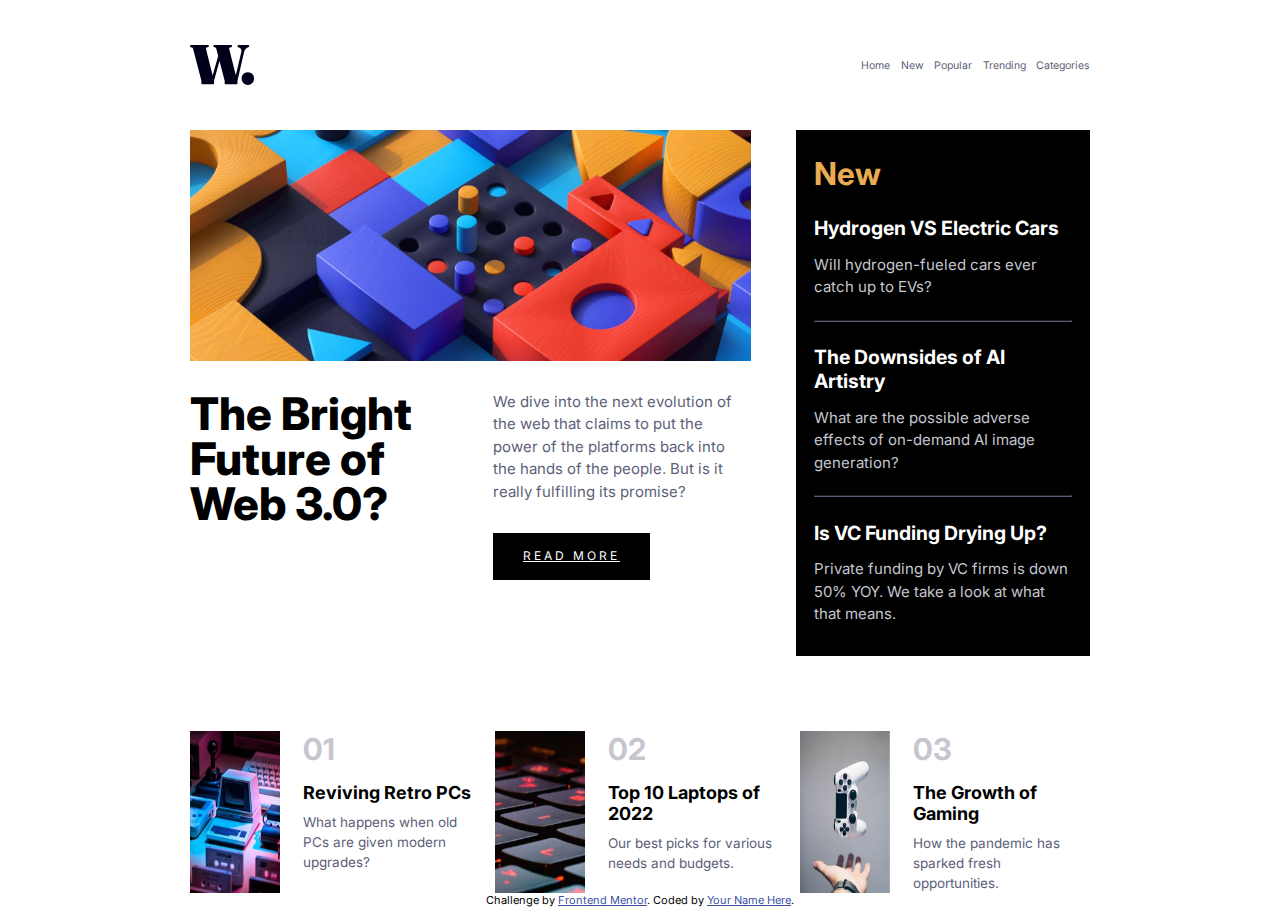
==== FrontendMentor/news-homepage-main/index.html @ 9e41156f "desktop version of news homepage" ====
<!DOCTYPE html>
<html lang="en">

<head>
  <meta charset="UTF-8">
  <meta name="viewport" content="width=device-width, initial-scale=1.0">
  <!-- displays site properly based on user's device -->

  <link rel="icon" type="image/png" sizes="32x32" href="./assets/images/favicon-32x32.png">

  <title>Frontend Mentor | News homepage</title>

  <link rel="stylesheet" href="style.css">

  <link rel="preconnect" href="https://fonts.googleapis.com">
  <link rel="preconnect" href="https://fonts.gstatic.com" crossorigin>
  <link href="https://fonts.googleapis.com/css2?family=Inter:wght@400;700;800&display=swap" rel="stylesheet">
</head>

<body>
  <div class="content-wrapper">
    <div class="header">
      <a>
        <img src="assets/images/logo.svg" class="logo">
      </a>

      <nav>
        <ul>
          <li>
            <a href="#">
              Home
            </a>
          </li>
          <li>
            <a href="#">
              New
            </a>
          </li>
          <li>
            <a href="#">
              Popular
            </a>
          </li>
          <li>
            <a href="#">
              Trending
            </a>
          </li>
          <li>
            <a href="#">
              Categories
            </a>
          </li>
        </ul>
      </nav>
    </div>
    <article id="main-article">
      <main>
        <img src="assets/images/image-web-3-desktop.jpg" alt="artistic representation of Web 3.0">

        <div>
          <h2>
            The Bright Future of Web 3.0?
          </h2>
          <span>
            <p>
              We dive into the next evolution of the web that claims to put the power of the platforms back into the
              hands
              of
              the
              people.
              But is it really fulfilling its promise?
            </p>
            <a role="button" href="#">Read more</a>
          </span>
        </div>
      </main>
      <aside>
        <h3>
          New
        </h3>
        <section>
          <h4>
            Hydrogen VS Electric Cars
          </h4>
          <p>
            Will hydrogen-fueled cars ever catch up to EVs?
          </p>
        </section>
        <hr>
        <section>
          <h4>
            The Downsides of AI Artistry </h4>
          <p>
            What are the possible adverse effects of on-demand AI image generation?
          </p>
        </section>
        <hr>
        <section>
          <h4>
            Is VC Funding Drying Up?
          </h4>
          <p>
            Private funding by VC firms is down 50% YOY. We take a look at what that means.
          </p>
        </section>
      </aside>
    </article>

    <section id="other-articles">
      <article>
        <img src="assets/images/image-retro-pcs.jpg" alt="retro PC">
        <span>
          <h4>01</h4>
          <h3>
            Reviving Retro PCs
          </h3>
          <p>
            What happens when old PCs are given modern upgrades?
          </p>
        </span>
      </article>

      <article>
        <img src="assets/images/image-top-laptops.jpg" alt="laptop keyboard">
        <span>
          <h4>02</h4>
          <h3>
            Top 10 Laptops of 2022
          </h3>
          <p>
            Our best picks for various needs and budgets.
          </p>
        </span>
      </article>

      <article>
        <img src="assets/images/image-gaming-growth.jpg" alt="gaming controler">
        <span>
          <h4>03</h4>
          <h3>
            The Growth of Gaming
          </h3>
          <p>
            How the pandemic has sparked fresh opportunities.
          </p>
        </span>

      </article>
    </section>


    <div class="attribution">
      Challenge by <a href="https://www.frontendmentor.io?ref=challenge" target="_blank">Frontend Mentor</a>.
      Coded by <a href="#">Your Name Here</a>.
    </div>
  </div>

</body>

</html>
---- FrontendMentor/news-homepage-main/style.css ----
/* CSS Reset from https://www.joshwcomeau.com/css/custom-css-reset/ */

/*
  1. Use a more-intuitive box-sizing model.
*/
*,
*::before,
*::after {
    box-sizing: border-box;
}

/*
    2. Remove default margin
  */
* {
    margin: 0;
}

/*
    Typographic tweaks!
    3. Add accessible line-height
    4. Improve text rendering
  */
body {
    -webkit-font-smoothing: antialiased;
}

/*
    5. Improve media defaults
  */
img,
picture,
video,
canvas,
svg {
    display: block;
    max-width: 100%;
}

/*
    6. Remove built-in form typography styles
  */
input,
button,
textarea,
select {
    font: inherit;
}

/*
    7. Avoid text overflows
  */
p,
h1,
h2,
h3,
h4,
h5,
h6 {
    overflow-wrap: break-word;
}

html {
    font-size: 15px;
    font-family: Inter, sans-serif;
}

.attribution {
    font-size: 11px;
    text-align: center;
}

.attribution a {
    color: hsl(228, 45%, 44%);
}

.content-wrapper {
    max-width: 100ch;
    margin-inline: auto;
}

.header {
    padding-block: 3em;
    display: flex;
    place-content: space-between;
    align-items: center;
}


nav>ul {
    font-size: 0.7rem;
    list-style: none;
    padding-left: 0;
    display: flex;
    gap: 1em;

}

nav>ul>li>a {
    text-decoration: none;
    color: hsl(236, 13%, 42%);

}

nav>ul>li>a:hover {

    color: hsl(35, 77%, 62%);

}

#main-article>main {
    flex-basis: 100%;
}

#main-article>main>div {
    display: flex;
    gap: 3em;
    margin-top: 2em;
}

#main-article>main>div>* {
    flex: 1;
}

#main-article>main>div>h2 {
    font-weight: 800;
    font-size: 3em;
    line-height: 1;
}

#main-article>main span {
    display: flex;
    justify-content: space-between;
    flex-direction: column;
    line-height: 1.5;
    gap: 2em;
    color: hsl(236, 13%, 42%);
}

#main-article>main a {
    background: black;
    color: white;
    padding: 1.2em 2.5em;
    max-width: fit-content;
    text-transform: uppercase;
    letter-spacing: 3px;
    font-size: 0.8em;
}

#main-article {
    display: flex;
}

#main-article aside {
    background: black;
    color: white;
    padding: 1.6em 1.2em 0.6em;
    margin-left: 3em;
    flex-basis: 50%;
}

#main-article h3 {
    color: hsl(35, 77%, 62%);
    font-size: 2.1em;
}

#main-article section p {
    color: hsl(233, 8%, 79%);
    padding-top: 0.9em;
    padding-bottom: 1.4em;
    line-height: 1.5;

}

#main-article h4 {
    font-size: 1.3em;
    margin-top: 1.2em;

}

#main-article hr {
    border-color: hsl(236, 13%, 42%);
}

#main-article h4:hover {

    color: hsl(35, 77%, 62%);

}

#other-articles {
    margin-top: 5em;
    display: flex;
    gap: 1em;

}

#other-articles>article {
    flex: 1;
    display: flex;
    gap: 1.5em;
}

#other-articles>article>img {
    flex-shrink: 1;
    width: 10ch;
}

#other-articles>article h4 {
    font-size: 2em;
    color: hsl(233, 8%, 79%);
    margin-bottom: 0.5em;
}

#other-articles>article h3 {
    font-size: 1.2em;
    color: black;
    margin-bottom: 0.5em;
}

#other-articles>article p {
    font-size: 0.9em;
    color: hsl(236, 13%, 42%);
    line-height: 1.5;
}
#other-articles h3:hover {
    color: hsl(35, 77%, 62%);
}
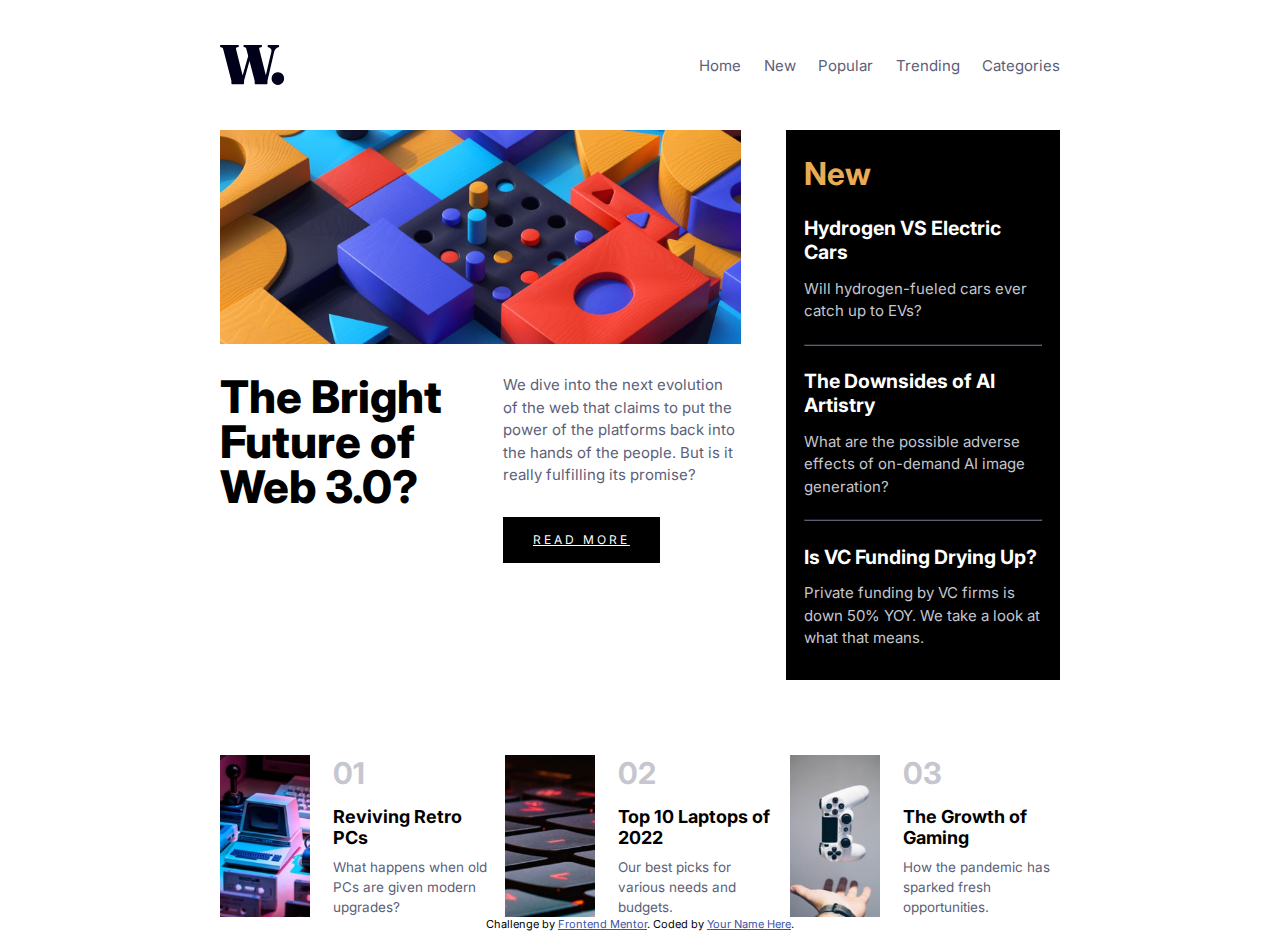
==== commit 8f803768: "Implement Mobile Navigation" ====
--- a/FrontendMentor/news-homepage-main/index.html
+++ b/FrontendMentor/news-homepage-main/index.html
@@ -23,8 +23,15 @@
       <a>
         <img src="assets/images/logo.svg" class="logo">
       </a>
+      <label for="menu-checkbox">
+        <img id="open-menu" src="assets/images/icon-menu.svg" alt="Open Menu" role="button">
+      </label>
+      <input id="menu-checkbox" type="checkbox">
+      <nav>
+        <label for="menu-checkbox">
+          <img id="close-menu" src="assets/images/icon-menu-close.svg" alt="Close Menu" role="button">
+        </label>
 
-      <nav>
         <ul>
           <li>
             <a href="#">
--- a/FrontendMentor/news-homepage-main/style.css
+++ b/FrontendMentor/news-homepage-main/style.css
@@ -63,6 +63,7 @@
 html {
     font-size: 15px;
     font-family: Inter, sans-serif;
+    position: relative;
 }
 
 .attribution {
@@ -77,6 +78,8 @@
 .content-wrapper {
     max-width: 100ch;
     margin-inline: auto;
+    padding-inline: 2em;
+    overflow-x: hidden;
 }
 
 .header {
@@ -84,15 +87,20 @@
     display: flex;
     place-content: space-between;
     align-items: center;
+
+}
+
+.header img[role="button"] {
+    display: none;
 }
 
 
 nav>ul {
-    font-size: 0.7rem;
+    font-size: 1rem;
     list-style: none;
     padding-left: 0;
     display: flex;
-    gap: 1em;
+    gap: 1.5em;
 
 }
 
@@ -202,6 +210,7 @@
 }
 
 #other-articles>article>img {
+    object-fit: cover;
     flex-shrink: 1;
     width: 10ch;
 }
@@ -223,8 +232,57 @@
     color: hsl(236, 13%, 42%);
     line-height: 1.5;
 }
+
 #other-articles h3:hover {
     color: hsl(35, 77%, 62%);
 }
 
-    +.header input[type="checkbox"] {
+    width: 1px;
+    height: 1px;
+    opacity: 0;
+    position: absolute;
+    left: -1000px;
+}
+
+@media screen and (max-width:700px) {
+    .header img[role="button"] {
+        display: initial;
+    }
+
+    .header nav {
+        display: none;
+        position: absolute;
+        right: 0;
+        top: 0;
+        width: 15em;
+        background: white;
+        padding: 2em;
+        height: 100vh;
+        z-index: 10;
+    }
+
+    .header nav::before {
+        content: "";
+        position: absolute;
+        left: -100vw;
+        width: 100vw;
+        top: 0;
+        height: 100vh;
+        overflow: hidden;
+        background: rgba(0, 0, 0, 0.5);
+    }
+
+    .header nav img[role="button"] {
+        float: right;
+    }
+
+    .header nav ul {
+        flex-direction: column;
+        margin-top: 10em;
+    }
+
+    .header input[type="checkbox"]:checked+nav {
+        display: initial;
+    }
+}